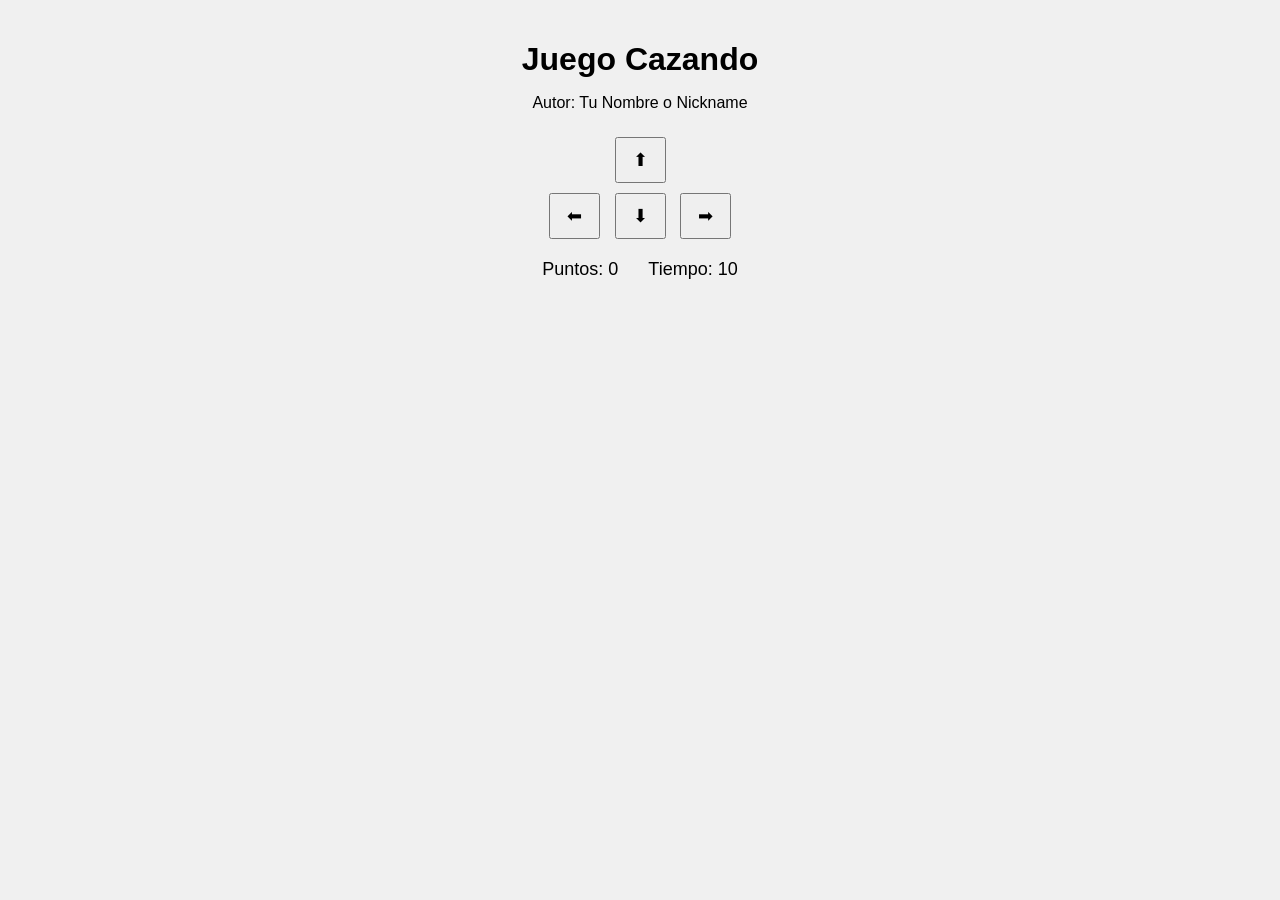
==== cazando.html @ 9b31b8b0 "Archivos Base" ====
<!DOCTYPE html>
<html>
<head>
  <title>Juego Cazando</title>
  <link rel="stylesheet" href="cazando.css"/>
</head>
<body>

  <h1>Juego Cazando</h1>
  <p>Autor: Tu Nombre o Nickname</p>


  <div class="controles">
    <button>⬆</button>
    <br>
    <button>⬅</button>
    <button>⬇</button>
    <button>➡</button>
  </div>


  <div class="panel">
    <span>Puntos: <span id="puntos">0</span></span>
    <span>Tiempo: <span id="tiempo">10</span></span>
  </div>

  <p id="mensaje"></p>

  <script src="cazando.js"></script>
</body>
</html>
---- cazando.css ----
body {
  text-align: center;
  font-family: Arial, sans-serif;
  background: #f0f0f0;
  margin: 0;
  padding: 20px;
}

h1 {
  margin-bottom: 5px;
}

.panel {
  margin: 15px 0;
  font-size: 18px;
  display: flex;
  justify-content: center;
  gap: 30px;
}

canvas {
  background: white;
  border: 2px solid black;
}

.controles {
  margin-top: 20px;
}

button {
  margin: 5px;
  padding: 10px 16px;
  font-size: 18px;
  cursor: pointer;
}

#mensaje {
  font-size: 20px;
  font-weight: bold;
  color: darkred;
  margin-top: 15px;
}
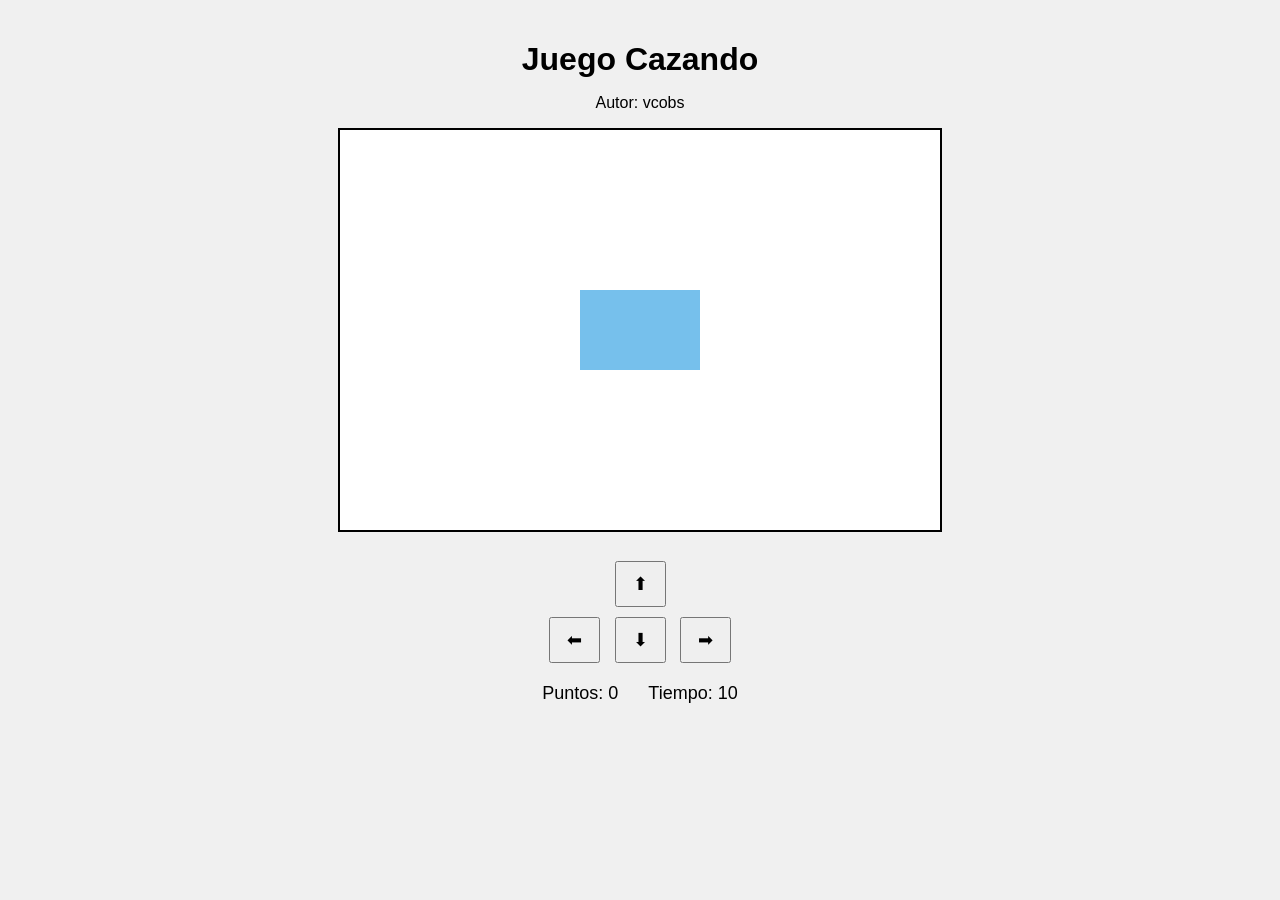
==== commit 1492dbfb: "graficarGato" ====
--- a/cazando.html
+++ b/cazando.html
@@ -4,12 +4,12 @@
   <title>Juego Cazando</title>
   <link rel="stylesheet" href="cazando.css"/>
 </head>
-<body>
+<body onload="graficarGato()">
 
   <h1>Juego Cazando</h1>
-  <p>Autor: Tu Nombre o Nickname</p>
+  <p>Autor: vcobs</p>
 
-
+  <canvas id="areaJuego" width="600" height="400"></canvas>
   <div class="controles">
     <button>⬆</button>
     <br>
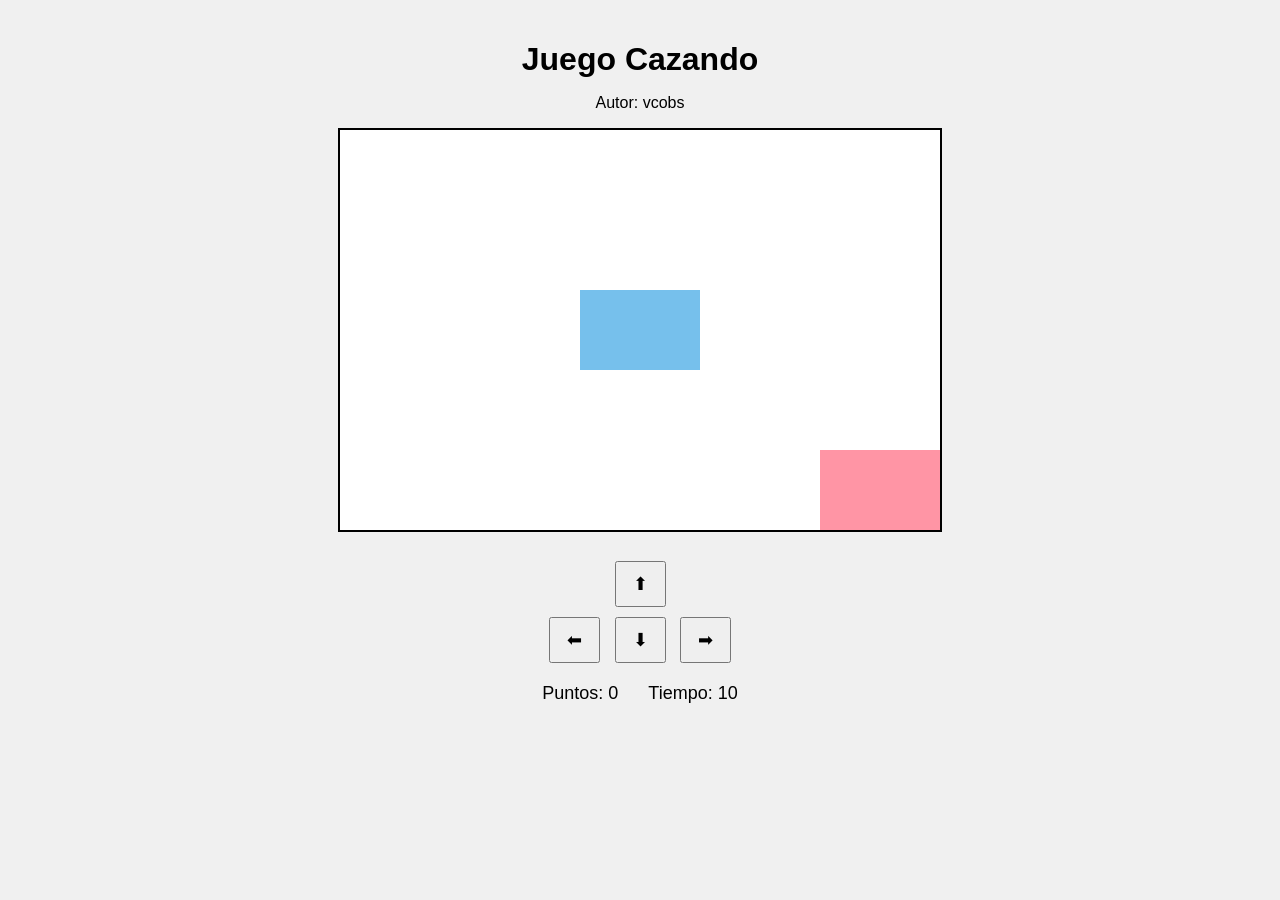
==== commit 31b89e2f: "iniciarJuego" ====
--- a/cazando.html
+++ b/cazando.html
@@ -4,7 +4,7 @@
   <title>Juego Cazando</title>
   <link rel="stylesheet" href="cazando.css"/>
 </head>
-<body onload="graficarGato()">
+<body onload="iniciarJuego()">
 
   <h1>Juego Cazando</h1>
   <p>Autor: vcobs</p>
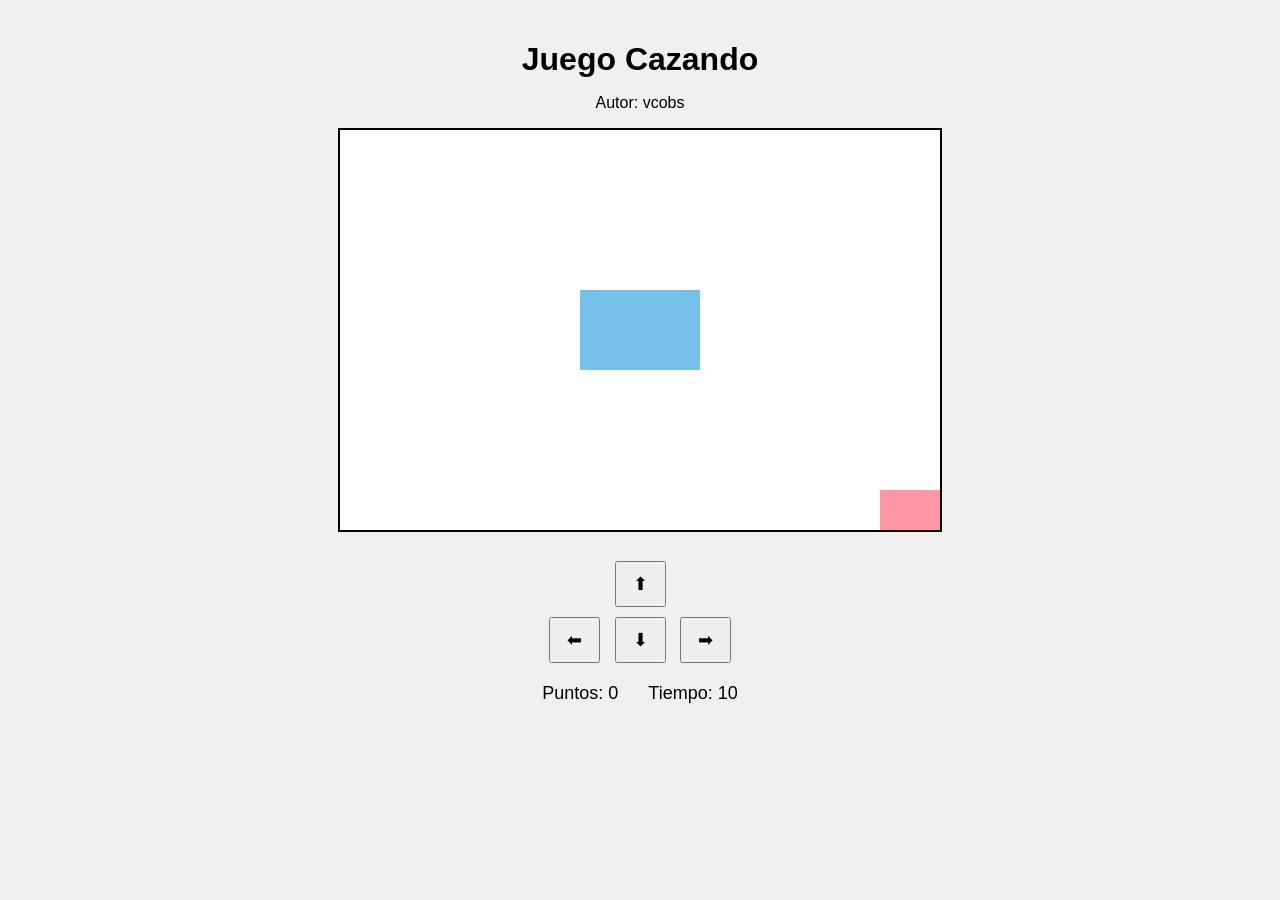
==== commit dd55762b: "Sistema de puntaje y comida con posicion aleatoria" ====
--- a/cazando.html
+++ b/cazando.html
@@ -3,6 +3,7 @@
 <head>
   <title>Juego Cazando</title>
   <link rel="stylesheet" href="cazando.css"/>
+  <script src="utils.js"></script>
 </head>
 <body onload="iniciarJuego()">
 
@@ -11,11 +12,11 @@
 
   <canvas id="areaJuego" width="600" height="400"></canvas>
   <div class="controles">
-    <button>⬆</button>
+    <button onclick = "moverArriba()">⬆</button>
     <br>
-    <button>⬅</button>
-    <button>⬇</button>
-    <button>➡</button>
+    <button onclick = "moverIzquierda()">⬅</button>
+    <button onclick = "moverAbajo()">⬇</button>
+    <button onclick = "moverDerecha()">➡</button>
   </div>
 
 
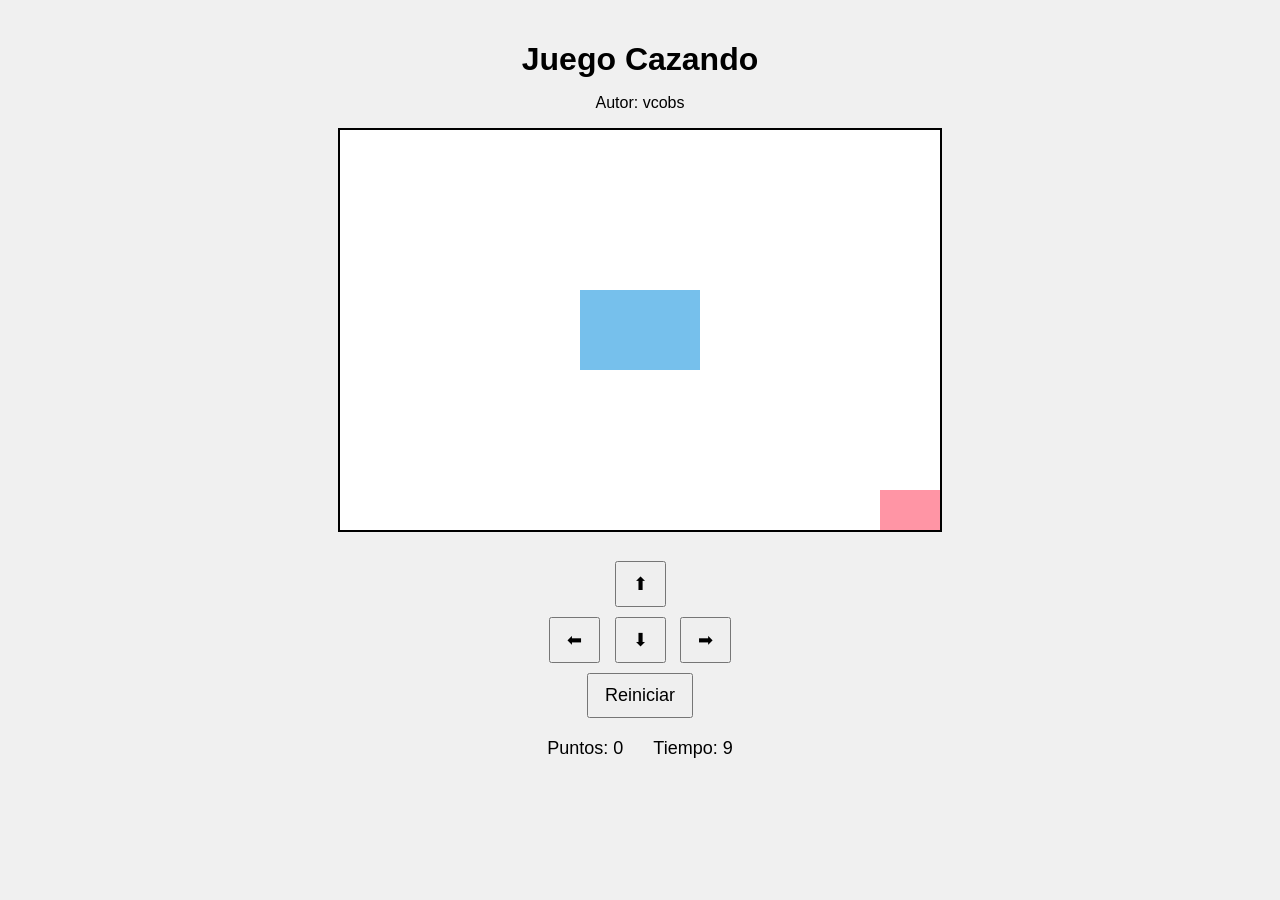
==== commit 03d1f760: "Boton reiniciar" ====
--- a/cazando.html
+++ b/cazando.html
@@ -17,7 +17,11 @@
     <button onclick = "moverIzquierda()">⬅</button>
     <button onclick = "moverAbajo()">⬇</button>
     <button onclick = "moverDerecha()">➡</button>
+    <div>
+      <button onclick = "reiniciar()">Reiniciar</button>
+    </div>
   </div>
+
 
 
   <div class="panel">
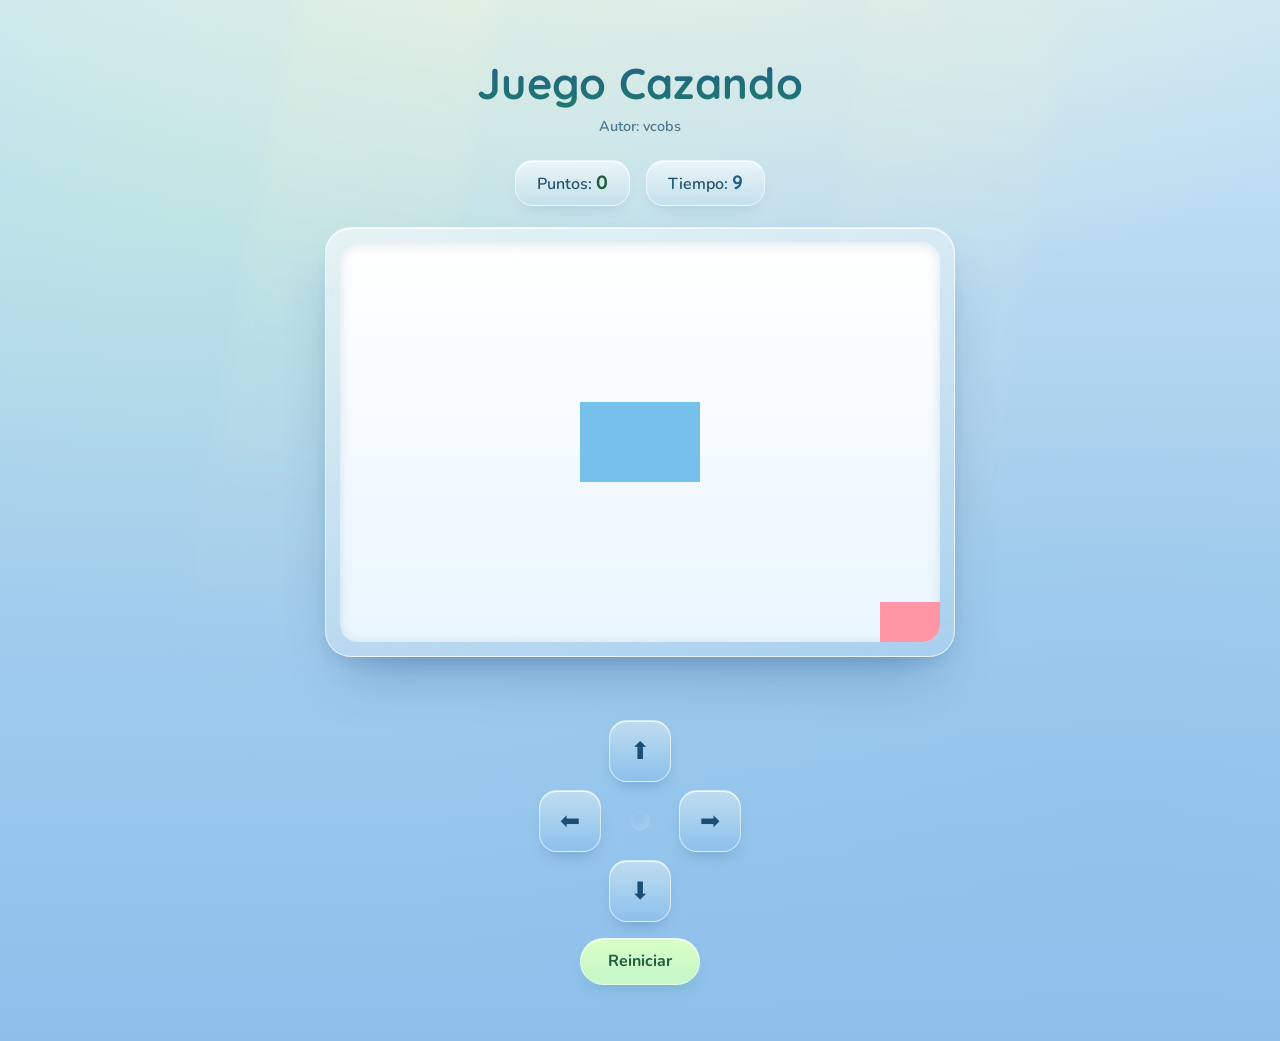
==== commit 737338cc: "Correccion de estilos con IA" ====
--- a/cazando.html
+++ b/cazando.html
@@ -1,35 +1,57 @@
 <!DOCTYPE html>
-<html>
+<html lang="es">
 <head>
+  <meta charset="UTF-8">
+  <meta name="viewport" content="width=device-width, initial-scale=1">
   <title>Juego Cazando</title>
+
+  <link rel="preconnect" href="https://fonts.googleapis.com">
+  <link rel="preconnect" href="https://fonts.gstatic.com" crossorigin>
+  <link href="https://fonts.googleapis.com/css2?family=Quicksand:wght@500;600;700&family=Nunito:wght@400;600;700&display=swap" rel="stylesheet">
+
   <link rel="stylesheet" href="cazando.css"/>
   <script src="utils.js"></script>
 </head>
 <body onload="iniciarJuego()">
 
-  <h1>Juego Cazando</h1>
-  <p>Autor: vcobs</p>
-
-  <canvas id="areaJuego" width="600" height="400"></canvas>
-  <div class="controles">
-    <button onclick = "moverArriba()">⬆</button>
-    <br>
-    <button onclick = "moverIzquierda()">⬅</button>
-    <button onclick = "moverAbajo()">⬇</button>
-    <button onclick = "moverDerecha()">➡</button>
-    <div>
-      <button onclick = "reiniciar()">Reiniciar</button>
-    </div>
+  <!-- Decoración acuática (solo adorno, no interfiere con el juego) -->
+  <div class="olas" aria-hidden="true">
+    <span class="rayo rayo--1"></span>
+    <span class="rayo rayo--2"></span>
+    <span class="burbuja burbuja--1"></span>
+    <span class="burbuja burbuja--2"></span>
+    <span class="burbuja burbuja--3"></span>
+    <span class="burbuja burbuja--4"></span>
+    <span class="burbuja burbuja--5"></span>
   </div>
 
+  <main class="escena">
+    <header class="cabecera">
+      <h1>Juego Cazando</h1>
+      <p class="autor">Autor: vcobs</p>
+    </header>
 
+    <div class="panel">
+      <span class="stat">Puntos: <span id="puntos">0</span></span>
+      <span class="stat">Tiempo: <span id="tiempo">10</span></span>
+    </div>
 
-  <div class="panel">
-    <span>Puntos: <span id="puntos">0</span></span>
-    <span>Tiempo: <span id="tiempo">10</span></span>
-  </div>
+    <div class="marco-juego">
+      <canvas id="areaJuego" width="600" height="400"></canvas>
+    </div>
 
-  <p id="mensaje"></p>
+    <p id="mensaje"></p>
+
+    <div class="controles">
+      <div class="dpad">
+        <button class="btn-dir btn-arriba"    onclick="moverArriba()">⬆</button>
+        <button class="btn-dir btn-izquierda" onclick="moverIzquierda()">⬅</button>
+        <button class="btn-dir btn-abajo"     onclick="moverAbajo()">⬇</button>
+        <button class="btn-dir btn-derecha"   onclick="moverDerecha()">➡</button>
+      </div>
+      <button class="btn-reiniciar" onclick="reiniciar()">Reiniciar</button>
+    </div>
+  </main>
 
   <script src="cazando.js"></script>
 </body>
--- a/cazando.css
+++ b/cazando.css
@@ -1,42 +1,337 @@
+/* ============================================================
+   Juego Cazando — estética "ocean fantasy / soft mermaid"
+   Paleta obligatoria (con variaciones de luminosidad para texto
+   y profundidad). Efectos usados con criterio: gradientes suaves,
+   glassmorphism, sombras elegantes y burbujas discretas.
+   ============================================================ */
+
+:root {
+  /* Tipografías */
+  --fuente-titulo: 'Quicksand', 'Segoe UI', system-ui, sans-serif;
+  --fuente-texto: 'Nunito', 'Segoe UI', system-ui, -apple-system, sans-serif;
+
+  /* Paleta base */
+  --crema:       #FFF9D2;
+  --durazno:     #FFEBCC;
+  --azul-claro:  #BFDDF0;
+  --azul:        #8CC0EB;
+  --verde-claro: #D8FFC5;
+  --verde:       #C4F7CA;
+
+  /* Variaciones de luminosidad (mismos tonos, más oscuros) para texto */
+  --tinta:       #23536E;   /* texto principal */
+  --tinta-suave: #567B90;
+  --azul-hondo:  #235F87;
+  --azul-tinta:  #1B4E75;
+  --verde-hondo: #1C5E3D;
+
+  /* Vidrio y sombras reutilizables */
+  --vidrio:        linear-gradient(180deg, rgba(255, 255, 255, .60), rgba(191, 221, 240, .40));
+  --borde-vidrio:  1px solid rgba(255, 255, 255, .60);
+  --luz-interna:   inset 0 1px 0 rgba(255, 255, 255, .85);
+  --sombra-profunda: 0 30px 60px -24px rgba(35, 80, 125, .45), 0 10px 22px -12px rgba(35, 80, 125, .28);
+  --sombra-suave:  0 8px 18px -12px rgba(35, 80, 125, .30);
+
+  /* Radios */
+  --r-lg: 26px;
+  --r-md: 18px;
+  --r-pill: 999px;
+}
+
+* { box-sizing: border-box; }
+
 body {
+  margin: 0;
+  padding: clamp(16px, 4vw, 40px);
+  min-height: 100vh;
+  font-family: var(--fuente-texto);
+  color: var(--tinta);
+  position: relative;
+  overflow-x: hidden;
+  /* Océano: luz cálida arriba, agua azul con reflejos verdes */
+  background:
+    radial-gradient(120% 80% at 50% -12%, rgba(255, 249, 210, .55), transparent 55%),
+    radial-gradient(85% 60% at 12% 22%, rgba(196, 247, 202, .30), transparent 60%),
+    radial-gradient(90% 70% at 88% 82%, rgba(140, 192, 235, .45), transparent 60%),
+    linear-gradient(180deg, #C9E6F5 0%, #A9D0EE 45%, #8CC0EB 100%);
+}
+
+/* ============================================================
+   Decoración acuática (rayos de luz + burbujas)
+   ============================================================ */
+.olas {
+  position: fixed;
+  inset: 0;
+  overflow: hidden;
+  pointer-events: none;
+  z-index: 0;
+}
+
+/* Rayos de luz suaves atravesando el agua */
+.rayo {
+  position: absolute;
+  top: -12%;
+  width: 200px;
+  height: 130%;
+  filter: blur(10px);
+  opacity: .45;
+  background: linear-gradient(180deg, rgba(255, 249, 210, .35), transparent 72%);
+}
+.rayo--1 { left: 16%; transform: rotate(11deg); }
+.rayo--2 { left: 62%; transform: rotate(9deg); opacity: .32; }
+
+/* Burbujas que suben lentamente */
+.burbuja {
+  position: absolute;
+  bottom: -60px;
+  border-radius: 50%;
+  border: 1px solid rgba(255, 255, 255, .55);
+  background: radial-gradient(circle at 35% 30%, rgba(255, 255, 255, .85), rgba(191, 221, 240, .25) 70%);
+  opacity: .5;
+  animation: subir linear infinite;
+}
+.burbuja--1 { width: 26px; height: 26px; left: 12%; animation-duration: 17s; }
+.burbuja--2 { width: 16px; height: 16px; left: 28%; animation-duration: 22s; animation-delay: 3s; }
+.burbuja--3 { width: 34px; height: 34px; left: 68%; animation-duration: 19s; animation-delay: 1s; }
+.burbuja--4 { width: 20px; height: 20px; left: 82%; animation-duration: 24s; animation-delay: 5s; }
+.burbuja--5 { width: 12px; height: 12px; left: 48%; animation-duration: 15s; animation-delay: 2s; }
+
+@keyframes subir {
+  0%   { transform: translateY(0) translateX(0);      opacity: 0; }
+  12%  { opacity: .5; }
+  50%  { transform: translateY(-55vh) translateX(14px); }
+  90%  { opacity: .5; }
+  100% { transform: translateY(-112vh) translateX(0);  opacity: 0; }
+}
+
+/* ============================================================
+   Escena (columna central con jerarquía y buen espaciado)
+   ============================================================ */
+.escena {
+  position: relative;
+  z-index: 1;
+  max-width: 720px;
+  margin: 0 auto;
+  padding: clamp(.5rem, 2vw, 1rem);
+  display: flex;
+  flex-direction: column;
+  align-items: center;
+  gap: 1.3rem;
   text-align: center;
-  font-family: Arial, sans-serif;
-  background: #f0f0f0;
+}
+
+/* ============================================================
+   Título y autor
+   ============================================================ */
+.cabecera { margin-bottom: .2rem; }
+
+h1 {
   margin: 0;
-  padding: 20px;
-}
-
-h1 {
-  margin-bottom: 5px;
-}
-
+  font-family: var(--fuente-titulo);
+  font-weight: 700;
+  font-size: clamp(1.9rem, 5.5vw, 2.7rem);
+  letter-spacing: .3px;
+  /* Degradado azul → turquesa (variaciones oscuras de la paleta) */
+  color: var(--azul-hondo);
+  background: linear-gradient(180deg, #245F88, #1E7A6F);
+  -webkit-background-clip: text;
+  background-clip: text;
+  -webkit-text-fill-color: transparent;
+}
+
+.autor {
+  margin: .35rem 0 0;
+  font-size: .9rem;
+  font-weight: 600;
+  color: var(--tinta);
+  opacity: .75;
+}
+
+/* ============================================================
+   Panel de marcadores (tarjetas de vidrio)
+   ============================================================ */
 .panel {
-  margin: 15px 0;
-  font-size: 18px;
   display: flex;
+  flex-wrap: wrap;
   justify-content: center;
-  gap: 30px;
-}
-
+  gap: 1rem;
+  margin: 0;
+}
+
+.stat {
+  padding: .6rem 1.3rem;
+  border-radius: var(--r-md);
+  background: var(--vidrio);
+  border: var(--borde-vidrio);
+  box-shadow: var(--luz-interna), var(--sombra-suave);
+  font-weight: 600;
+  color: var(--tinta);
+  -webkit-backdrop-filter: blur(6px);
+  backdrop-filter: blur(6px);
+}
+
+.stat #puntos,
+.stat #tiempo {
+  font-family: var(--fuente-titulo);
+  font-weight: 700;
+  font-size: 1.2em;
+}
+#puntos { color: var(--verde-hondo); }
+#tiempo { color: var(--azul-hondo); }
+
+/* ============================================================
+   Marco del área de juego (protagonista, con profundidad)
+   ============================================================ */
+.marco-juego {
+  max-width: 100%;
+  padding: 14px;
+  border-radius: var(--r-lg);
+  background: linear-gradient(160deg, rgba(255, 255, 255, .55), rgba(191, 221, 240, .35));
+  border: var(--borde-vidrio);
+  box-shadow: var(--sombra-profunda), var(--luz-interna);
+  -webkit-backdrop-filter: blur(8px);
+  backdrop-filter: blur(8px);
+}
+
+/* El canvas conserva su tamaño interno (600x400); solo se adapta en pantalla */
 canvas {
-  background: white;
-  border: 2px solid black;
-}
-
+  display: block;
+  max-width: 100%;
+  height: auto;
+  border-radius: var(--r-md);
+  /* Fondo acuático tenue por si el juego no pinta el suyo */
+  background: linear-gradient(180deg, #FFFFFF 0%, #EAF6FF 100%);
+  box-shadow: inset 0 2px 12px rgba(35, 80, 125, .15);
+}
+
+/* ============================================================
+   Mensaje (aparece solo cuando el JS le pone texto)
+   ============================================================ */
+#mensaje {
+  margin: 0;
+  min-height: 1.2em;
+  font-family: var(--fuente-titulo);
+  font-weight: 700;
+  font-size: 1.15rem;
+  color: var(--azul-hondo);
+}
+#mensaje:not(:empty) {
+  display: inline-block;
+  padding: .55rem 1.4rem;
+  border-radius: var(--r-pill);
+  background: rgba(255, 255, 255, .60);
+  border: var(--borde-vidrio);
+  box-shadow: var(--luz-interna), var(--sombra-suave);
+  -webkit-backdrop-filter: blur(6px);
+  backdrop-filter: blur(6px);
+}
+
+/* ============================================================
+   Controles (D-pad + reiniciar)
+   ============================================================ */
 .controles {
-  margin-top: 20px;
-}
-
+  display: flex;
+  flex-direction: column;
+  align-items: center;
+  gap: 1rem;
+}
+
+.dpad {
+  display: grid;
+  grid-template-columns: repeat(3, 62px);
+  grid-template-rows: repeat(3, 62px);
+  gap: .5rem;
+  justify-content: center;
+}
+.btn-arriba    { grid-column: 2; grid-row: 1; }
+.btn-izquierda { grid-column: 1; grid-row: 2; }
+.btn-abajo     { grid-column: 2; grid-row: 3; }
+.btn-derecha   { grid-column: 3; grid-row: 2; }
+
+/* Pequeño núcleo decorativo del D-pad */
+.dpad::after {
+  content: "";
+  grid-column: 2;
+  grid-row: 2;
+  align-self: center;
+  justify-self: center;
+  width: 20px;
+  height: 20px;
+  border-radius: 50%;
+  background: radial-gradient(circle at 40% 35%, var(--azul), var(--azul-claro));
+  opacity: .5;
+}
+
+/* Botones (base común) */
 button {
-  margin: 5px;
-  padding: 10px 16px;
-  font-size: 18px;
+  font-family: var(--fuente-texto);
   cursor: pointer;
-}
-
-#mensaje {
-  font-size: 20px;
-  font-weight: bold;
-  color: darkred;
-  margin-top: 15px;
+  border: var(--borde-vidrio);
+  transition: transform .15s ease, box-shadow .15s ease, filter .15s ease;
+}
+
+.btn-dir {
+  font-size: 1.5rem;
+  line-height: 1;
+  color: var(--azul-tinta);
+  border-radius: var(--r-md);
+  background: linear-gradient(180deg, var(--azul-claro), var(--azul));
+  box-shadow: var(--luz-interna), 0 8px 16px -8px rgba(35, 80, 125, .40);
+}
+.btn-dir:hover {
+  transform: translateY(-2px);
+  filter: brightness(1.04);
+  box-shadow: var(--luz-interna), 0 12px 22px -8px rgba(35, 80, 125, .45), 0 0 16px rgba(140, 192, 235, .45);
+}
+.btn-dir:active {
+  transform: translateY(0);
+  box-shadow: inset 0 3px 8px rgba(35, 80, 125, .30);
+}
+
+.btn-reiniciar {
+  font-size: 1rem;
+  font-weight: 700;
+  color: var(--verde-hondo);
+  padding: .7rem 1.7rem;
+  border-radius: var(--r-pill);
+  background: linear-gradient(180deg, var(--verde-claro), var(--verde));
+  box-shadow: var(--luz-interna), 0 8px 18px -10px rgba(60, 140, 90, .40);
+}
+.btn-reiniciar:hover {
+  transform: translateY(-2px);
+  filter: brightness(1.03);
+  box-shadow: var(--luz-interna), 0 12px 22px -10px rgba(60, 140, 90, .45), 0 0 16px rgba(196, 247, 202, .55);
+}
+.btn-reiniciar:active {
+  transform: translateY(0);
+  box-shadow: inset 0 3px 8px rgba(60, 140, 90, .25);
+}
+
+/* Foco visible con teclado (accesibilidad) */
+button:focus-visible {
+  outline: 3px solid var(--azul-hondo);
+  outline-offset: 3px;
+}
+
+/* ============================================================
+   Responsive
+   ============================================================ */
+@media (max-width: 560px) {
+  .dpad {
+    grid-template-columns: repeat(3, 54px);
+    grid-template-rows: repeat(3, 54px);
+  }
+  .btn-dir { font-size: 1.3rem; }
+  .marco-juego { padding: 10px; border-radius: 22px; }
+  .rayo--2, .burbuja--4 { display: none; }
+}
+
+/* ============================================================
+   Preferencia del sistema: menos movimiento
+   ============================================================ */
+@media (prefers-reduced-motion: reduce) {
+  *, *::before, *::after {
+    animation: none !important;
+    transition: none !important;
+  }
 }
